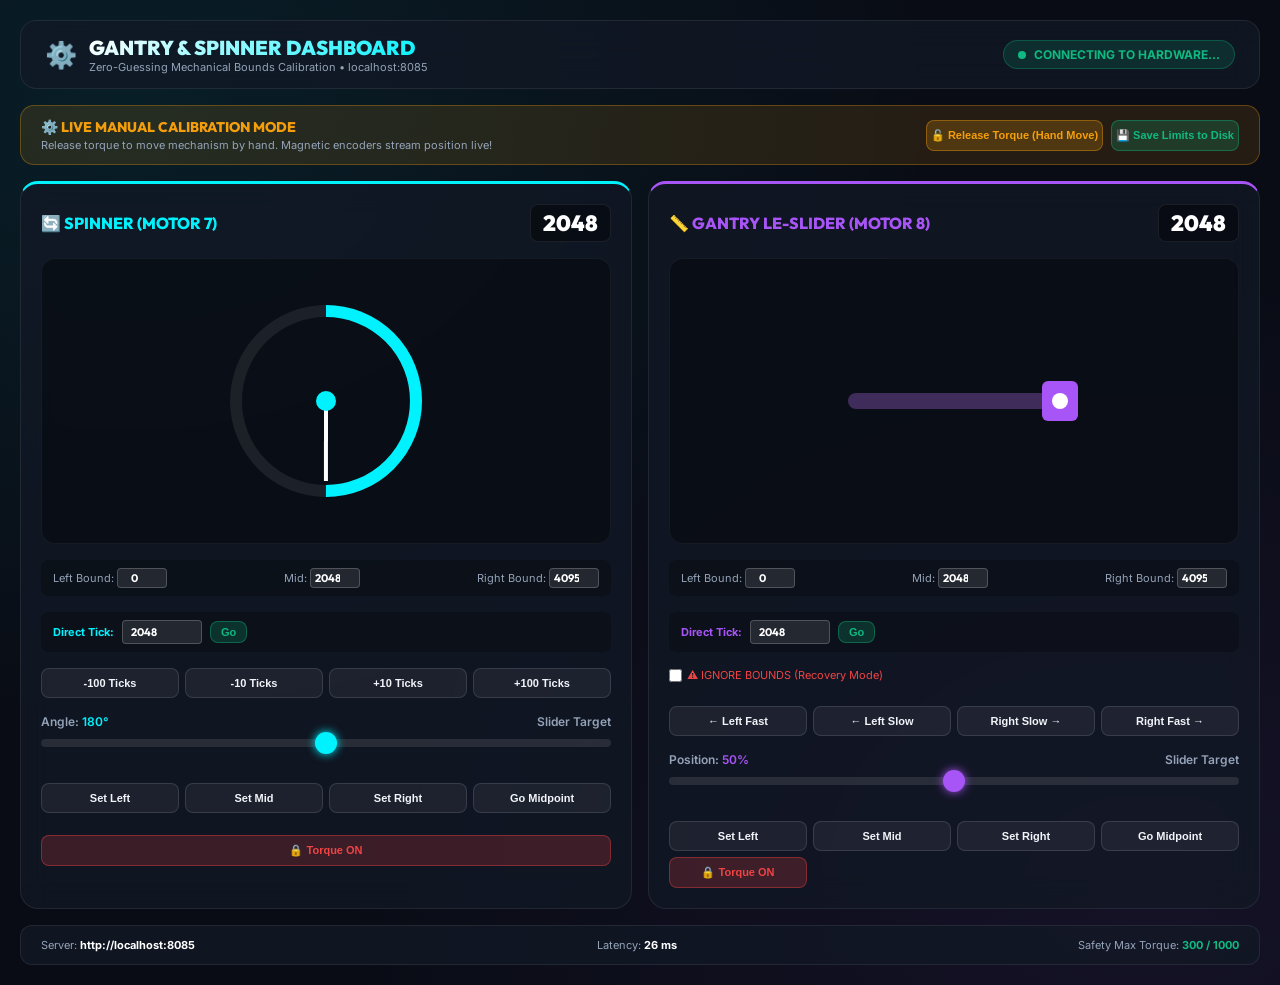
==== static/gantry_ui.html @ eaf79b49 "Initial commit: Feetech STS3215 auxiliary servo interface and web controller" ====
<!DOCTYPE html>
<html lang="en">
<head>
    <meta charset="UTF-8">
    <meta name="viewport" content="width=device-width, initial-scale=1.0">
    <title>Gantry & Spinner Control Dashboard</title>
    <link rel="preconnect" href="https://fonts.googleapis.com">
    <link rel="preconnect" href="https://fonts.gstatic.com" crossorigin>
    <link href="https://fonts.googleapis.com/css2?family=Inter:wght@400;600;800&family=Outfit:wght@500;700;900&display=swap" rel="stylesheet">
    <style>
        :root {
            --bg-dark: #090c15;
            --card-bg: rgba(18, 24, 38, 0.75);
            --card-border: rgba(255, 255, 255, 0.08);
            --spinner-cyan: #00f2fe;
            --gantry-purple: #a855f7;
            --text-main: #f1f5f9;
            --text-sub: #94a3b8;
            --accent-green: #10b981;
            --accent-yellow: #f59e0b;
            --accent-red: #ef4444;
        }

        * { box-sizing: border-box; margin: 0; padding: 0; user-select: none; }

        body {
            font-family: 'Inter', sans-serif;
            background: var(--bg-dark);
            background-image: 
                radial-gradient(at 10% 10%, rgba(0, 242, 254, 0.08) 0px, transparent 50%),
                radial-gradient(at 90% 90%, rgba(168, 85, 247, 0.08) 0px, transparent 50%);
            color: var(--text-main);
            min-height: 100vh;
            padding: 20px;
            display: flex;
            flex-direction: column;
            gap: 16px;
            position: relative;
        }

        #toastContainer {
            position: fixed;
            top: 20px;
            right: 20px;
            z-index: 9999;
            display: flex;
            flex-direction: column;
            gap: 10px;
        }

        .toast {
            background: rgba(16, 185, 129, 0.95);
            color: #000000;
            font-weight: 800;
            font-size: 13px;
            padding: 12px 20px;
            border-radius: 10px;
            box-shadow: 0 10px 30px rgba(0, 0, 0, 0.5);
            display: flex;
            align-items: center;
            gap: 10px;
            animation: slideIn 0.3s cubic-bezier(0.18, 0.89, 0.32, 1.28);
        }

        .toast.toast-info { background: rgba(0, 242, 254, 0.95); }

        @keyframes slideIn {
            from { transform: translateX(100%); opacity: 0; }
            to { transform: translateX(0); opacity: 1; }
        }

        header {
            display: flex;
            justify-content: space-between;
            align-items: center;
            background: var(--card-bg);
            backdrop-filter: blur(16px);
            border: 1px solid var(--card-border);
            padding: 14px 24px;
            border-radius: 16px;
        }

        .brand { display: flex; align-items: center; gap: 12px; }
        .brand-icon { font-size: 26px; }

        h1 {
            font-family: 'Outfit', sans-serif;
            font-size: 20px;
            font-weight: 900;
            background: linear-gradient(135deg, #ffffff 0%, var(--spinner-cyan) 100%);
            -webkit-background-clip: text;
            -webkit-text-fill-color: transparent;
        }

        /* Distinct Hardware Status Badges */
        .status-badge {
            display: flex;
            align-items: center;
            gap: 8px;
            font-size: 12px;
            font-weight: 700;
            padding: 6px 14px;
            border-radius: 20px;
            background: rgba(16, 185, 129, 0.15);
            border: 1px solid rgba(16, 185, 129, 0.3);
            color: var(--accent-green);
        }

        .status-badge.sim-mode {
            background: rgba(245, 158, 11, 0.15);
            border-color: rgba(245, 158, 11, 0.4);
            color: var(--accent-yellow);
        }

        .status-badge.offline {
            background: rgba(239, 68, 68, 0.15);
            border-color: rgba(239, 68, 68, 0.3);
            color: var(--accent-red);
        }

        .status-dot { width: 8px; height: 8px; border-radius: 50%; background: currentColor; }

        .calib-banner {
            background: rgba(245, 158, 11, 0.12);
            border: 1px solid rgba(245, 158, 11, 0.3);
            border-radius: 14px;
            padding: 12px 20px;
            display: flex;
            justify-content: space-between;
            align-items: center;
            gap: 12px;
        }

        .calib-title {
            font-family: 'Outfit', sans-serif;
            font-size: 14px;
            font-weight: 800;
            color: var(--accent-yellow);
        }

        .calib-btn-group { display: flex; gap: 8px; flex-wrap: wrap; }

        .dashboard-grid {
            display: grid;
            grid-template-columns: 1fr 1fr;
            gap: 16px;
        }

        @media (max-width: 1024px) { .dashboard-grid { grid-template-columns: 1fr; } }

        .card {
            background: var(--card-bg);
            backdrop-filter: blur(16px);
            border: 1px solid var(--card-border);
            border-radius: 18px;
            padding: 20px;
            display: flex;
            flex-direction: column;
            gap: 16px;
        }

        .card.spinner-card { border-top: 3px solid var(--spinner-cyan); }
        .card.gantry-card { border-top: 3px solid var(--gantry-purple); }

        .card-header { display: flex; justify-content: space-between; align-items: center; }

        .card-title {
            font-family: 'Outfit', sans-serif;
            font-size: 16px;
            font-weight: 800;
        }

        .card-title.spinner-title { color: var(--spinner-cyan); }
        .card-title.gantry-title { color: var(--gantry-purple); }

        .tick-display {
            font-family: 'Outfit', monospace;
            font-size: 22px;
            font-weight: 900;
            background: rgba(0, 0, 0, 0.4);
            border: 1px solid var(--card-border);
            padding: 4px 12px;
            border-radius: 8px;
            color: #ffffff;
        }

        .visualizer-box {
            display: flex;
            justify-content: center;
            align-items: center;
            background: rgba(0, 0, 0, 0.35);
            border: 1px solid rgba(255, 255, 255, 0.05);
            border-radius: 14px;
            padding: 12px;
        }

        canvas { max-width: 100%; }

        .control-group { display: flex; flex-direction: column; gap: 10px; }

        .slider-label-row {
            display: flex;
            justify-content: space-between;
            font-size: 12px;
            font-weight: 600;
            color: var(--text-sub);
        }

        input[type="range"] {
            -webkit-appearance: none;
            width: 100%;
            height: 8px;
            border-radius: 4px;
            background: rgba(255, 255, 255, 0.1);
            outline: none;
        }

        .spinner-card input[type="range"]::-webkit-slider-thumb {
            -webkit-appearance: none; width: 22px; height: 22px; border-radius: 50%;
            background: var(--spinner-cyan); box-shadow: 0 0 10px var(--spinner-cyan); cursor: pointer;
        }

        .gantry-card input[type="range"]::-webkit-slider-thumb {
            -webkit-appearance: none; width: 22px; height: 22px; border-radius: 50%;
            background: var(--gantry-purple); box-shadow: 0 0 10px var(--gantry-purple); cursor: pointer;
        }

        .btn-grid { display: grid; grid-template-columns: repeat(5, 1fr); gap: 6px; }

        .btn {
            background: rgba(255, 255, 255, 0.06);
            border: 1px solid rgba(255, 255, 255, 0.12);
            color: var(--text-main);
            font-size: 11px;
            font-weight: 700;
            padding: 8px 4px;
            border-radius: 8px;
            cursor: pointer;
            text-align: center;
            transition: all 0.15s ease;
        }

        .btn:hover { background: rgba(255, 255, 255, 0.12); }
        .btn-warning { background: rgba(245, 158, 11, 0.2); border-color: rgba(245, 158, 11, 0.4); color: var(--accent-yellow); }
        
        .btn-warning.active-off {
            background: #f59e0b;
            color: #000000;
            font-weight: 900;
            box-shadow: 0 0 16px rgba(245, 158, 11, 0.8);
        }

        .btn-success { background: rgba(16, 185, 129, 0.2); border-color: rgba(16, 185, 129, 0.4); color: var(--accent-green); }
        .btn-danger { background: rgba(239, 68, 68, 0.2); border-color: rgba(239, 68, 68, 0.4); color: var(--accent-red); }

        .bounds-info {
            font-size: 11px;
            color: var(--text-sub);
            display: flex;
            justify-content: space-between;
            align-items: center;
            background: rgba(0,0,0,0.25);
            padding: 8px 12px;
            border-radius: 8px;
            gap: 6px;
        }

        .tick-input {
            width: 50px;
            background: rgba(255, 255, 255, 0.1);
            border: 1px solid rgba(255, 255, 255, 0.2);
            color: #ffffff;
            font-family: 'Outfit', monospace;
            font-weight: 700;
            font-size: 11px;
            padding: 2px 4px;
            border-radius: 4px;
            text-align: center;
        }

        footer {
            background: var(--card-bg);
            border: 1px solid var(--card-border);
            padding: 12px 20px;
            border-radius: 12px;
            display: flex;
            justify-content: space-between;
            font-size: 11px;
            color: var(--text-sub);
        }
    </style>
</head>
<body>

    <div id="toastContainer"></div>

    <header>
        <div class="brand">
            <div class="brand-icon">⚙️</div>
            <div>
                <h1>GANTRY & SPINNER DASHBOARD</h1>
                <div style="font-size: 11px; color: var(--text-sub);">Zero-Guessing Mechanical Bounds Calibration • localhost:8085</div>
            </div>
        </div>
        <div id="statusBadge" class="status-badge">
            <div class="status-dot"></div>
            <span id="statusText">CONNECTING TO HARDWARE...</span>
        </div>
    </header>

    <!-- Calibration Control Panel -->
    <div class="calib-banner">
        <div>
            <div class="calib-title">⚙️ LIVE MANUAL CALIBRATION MODE</div>
            <div style="font-size: 11px; color: var(--text-sub); margin-top: 2px;">
                Release torque to move mechanism by hand. Magnetic encoders stream position live!
            </div>
        </div>
        <div class="calib-btn-group">
            <button id="releaseTorqueBtn" class="btn btn-warning" onclick="toggleCalibTorque(false)">🔓 Release Torque (Hand Move)</button>
            <button class="btn btn-success" onclick="saveCalibration()">💾 Save Limits to Disk</button>
        </div>
    </div>

    <!-- Main Grid -->
    <div class="dashboard-grid">

        <!-- SPINNER (MOTOR 7) -->
        <div class="card spinner-card">
            <div class="card-header">
                <div class="card-title spinner-title">🔄 SPINNER (MOTOR 7)</div>
                <div class="tick-display" id="spinTickDisplay">2048</div>
            </div>

            <div class="visualizer-box">
                <canvas id="spinnerCanvas" width="260" height="260"></canvas>
            </div>

            <div class="bounds-info">
                <span>Left Bound: <input type="number" id="spinLeftInput" class="tick-input" value="0" onchange="onManualCalibInput(7)"></span>
                <span>Mid: <input type="number" id="spinMidInput" class="tick-input" value="2048" onchange="onManualCalibInput(7)"></span>
                <span>Right Bound: <input type="number" id="spinRightInput" class="tick-input" value="4095" onchange="onManualCalibInput(7)"></span>
            </div>

            <!-- Direct Tick Control -->
            <div style="display: flex; gap: 8px; align-items: center; background: rgba(0,0,0,0.25); padding: 8px 12px; border-radius: 8px;">
                <span style="font-size: 11px; font-weight: 700; color: var(--spinner-cyan);">Direct Tick:</span>
                <input type="number" id="spinDirectInput" class="tick-input" style="width: 80px; text-align: left; padding: 4px 8px;" value="2048" min="0" max="4095">
                <button class="btn btn-success" style="padding: 4px 10px;" onclick="sendDirectTick(7)">Go</button>
            </div>

            <!-- Incremental Step Nudges -->
            <div class="btn-grid" style="grid-template-columns: repeat(4, 1fr);">
                <button class="btn" onclick="nudge(7, -100)">-100 Ticks</button>
                <button class="btn" onclick="nudge(7, -10)">-10 Ticks</button>
                <button class="btn" onclick="nudge(7, 10)">+10 Ticks</button>
                <button class="btn" onclick="nudge(7, 100)">+100 Ticks</button>
            </div>

            <div class="control-group">
                <div class="slider-label-row">
                    <span>Angle: <span id="spinDegText" style="color: var(--spinner-cyan);">180°</span></span>
                    <span>Slider Target</span>
                </div>
                <input type="range" id="spinnerSlider" min="0" max="1000" value="500" onchange="onSpinnerSlider(this.value)" oninput="updateSpinnerLabel(this.value)">
            </div>

            <div class="btn-grid" style="grid-template-columns: repeat(4, 1fr); margin-top: 20px;">
                <button class="btn" onclick="setLeftLimit(7)">Set Left</button>
                <button class="btn" onclick="setMidLimit(7)">Set Mid</button>
                <button class="btn" onclick="setRightLimit(7)">Set Right</button>
                <button class="btn" onclick="setPos(7, calibData['7'].home)">Go Midpoint</button>
            </div>
            <button id="spinTorqueBtn" class="btn btn-danger" style="margin-top: 6px; width: 100%;" onclick="toggleTorque(7)">🔒 Torque ON</button>
        </div>

        <!-- GANTRY (MOTOR 8) -->
        <div class="card gantry-card">
            <div class="card-header">
                <div class="card-title gantry-title">📏 GANTRY LE-SLIDER (MOTOR 8)</div>
                <div class="tick-display" id="gantryTickDisplay">2048</div>
            </div>

            <div class="visualizer-box">
                <canvas id="gantryCanvas" width="260" height="260"></canvas>
            </div>

            <div class="bounds-info">
                <span>Left Bound: <input type="number" id="gantryLeftInput" class="tick-input" value="0" onchange="onManualCalibInput(8)"></span>
                <span>Mid: <input type="number" id="gantryMidInput" class="tick-input" value="2048" onchange="onManualCalibInput(8)"></span>
                <span>Right Bound: <input type="number" id="gantryRightInput" class="tick-input" value="4095" onchange="onManualCalibInput(8)"></span>
            </div>

            <!-- Direct Tick Control -->
            <div style="display: flex; gap: 8px; align-items: center; background: rgba(0,0,0,0.25); padding: 8px 12px; border-radius: 8px;">
                <span style="font-size: 11px; font-weight: 700; color: var(--gantry-purple);">Direct Tick:</span>
                <input type="number" id="gantryDirectInput" class="tick-input" style="width: 80px; text-align: left; padding: 4px 8px;" value="2048" min="0" max="4095">
                <button class="btn btn-success" style="padding: 4px 10px;" onclick="sendDirectTick(8)">Go</button>
            </div>

            <!-- Incremental Step Nudges -->
            <div style="margin-bottom: 8px;">
                <label style="color: var(--accent-red); font-size: 11px; display: flex; align-items: center; gap: 5px;">
                    <input type="checkbox" id="gantryForceCheck"> ⚠️ IGNORE BOUNDS (Recovery Mode)
                </label>
            </div>
            <div class="btn-grid" style="grid-template-columns: repeat(4, 1fr);">
                <button class="btn" onclick="nudgePhysical(8, 'left', 200)">← Left Fast</button>
                <button class="btn" onclick="nudgePhysical(8, 'left', 50)">← Left Slow</button>
                <button class="btn" onclick="nudgePhysical(8, 'right', 50)">Right Slow →</button>
                <button class="btn" onclick="nudgePhysical(8, 'right', 200)">Right Fast →</button>
            </div>

            <div class="control-group">
                <div class="slider-label-row">
                    <span>Position: <span id="gantryPctText" style="color: var(--gantry-purple);">50%</span></span>
                    <span>Slider Target</span>
                </div>
                <input type="range" id="gantrySlider" min="0" max="100" value="50" onchange="onGantrySlider(this.value)" oninput="updateGantryLabel(this.value)">
            </div>

            <div class="btn-grid" style="grid-template-columns: repeat(4, 1fr); margin-top: 20px;">
                <button class="btn" onclick="setLeftLimit(8)">Set Left</button>
                <button class="btn" onclick="setMidLimit(8)">Set Mid</button>
                <button class="btn" onclick="setRightLimit(8)">Set Right</button>
                <button class="btn" onclick="setPos(8, calibData['8'].home)">Go Midpoint</button>
                <button id="gantryTorqueBtn" class="btn btn-danger" onclick="toggleTorque(8)">🔒 Torque ON</button>
            </div>
        </div>

    </div>

    <footer>
        <div>Server: <strong style="color:#fff">http://localhost:8085</strong></div>
        <div>Latency: <strong id="latencyVal" style="color:#fff">-- ms</strong></div>
        <div>Safety Max Torque: <strong style="color:var(--accent-green)">300 / 1000</strong></div>
    </footer>

    <script>
        const spinCanvas = document.getElementById('spinnerCanvas');
        const spinCtx = spinCanvas.getContext('2d');
        const gantryCanvas = document.getElementById('gantryCanvas');
        const gantryCtx = gantryCanvas.getContext('2d');

        let currentSpinTick = 2048;
        let currentGantryTick = 2048;
        let calibData = {
            "7": { left: 0, right: 4095, home: 2048 },
            "8": { left: 0, right: 4095, home: 2048 }
        };

        function showToast(msg, isInfo = false) {
            const container = document.getElementById('toastContainer');
            const toast = document.createElement('div');
            toast.className = 'toast' + (isInfo ? ' toast-info' : '');
            toast.innerHTML = msg;
            container.appendChild(toast);
            setTimeout(() => {
                toast.style.opacity = '0';
                setTimeout(() => toast.remove(), 300);
            }, 3000);
        }

        function tickToAngle(tick, c) {
            if (!c || c.left === undefined || c.right === undefined) return 0;
            const trueMin = Math.min(c.left, c.right), trueMax = Math.max(c.left, c.right);
            const ratio = (tick - trueMin) / Math.max(1, (trueMax - trueMin));
            return (ratio * 360).toFixed(1);
        }

        function drawSpinner(tick) {
            const w = spinCanvas.width, h = spinCanvas.height;
            const cx = w / 2, cy = h / 2, r = 90;
            const c = calibData["7"];
            const trueMin = Math.min(c.left, c.right), trueMax = Math.max(c.left, c.right);
            const ratio = (tick - trueMin) / Math.max(1, (trueMax - trueMin));

            spinCtx.clearRect(0, 0, w, h);

            spinCtx.beginPath();
            spinCtx.arc(cx, cy, r, 0, Math.PI * 2);
            spinCtx.strokeStyle = 'rgba(255, 255, 255, 0.08)';
            spinCtx.lineWidth = 12;
            spinCtx.stroke();

            const startAngle = -Math.PI / 2;
            const angle = startAngle + Math.min(1.0, Math.max(0.0, ratio)) * Math.PI * 2;
            spinCtx.beginPath();
            spinCtx.arc(cx, cy, r, startAngle, angle);
            spinCtx.strokeStyle = '#00f2fe';
            spinCtx.lineWidth = 12;
            spinCtx.stroke();

            spinCtx.beginPath();
            spinCtx.moveTo(cx, cy);
            spinCtx.lineTo(cx + Math.cos(angle) * (r - 10), cy + Math.sin(angle) * (r - 10));
            spinCtx.strokeStyle = '#ffffff';
            spinCtx.lineWidth = 4;
            spinCtx.stroke();

            spinCtx.beginPath();
            spinCtx.arc(cx, cy, 10, 0, Math.PI * 2);
            spinCtx.fillStyle = '#00f2fe';
            spinCtx.fill();
        }

        function drawGantry(pct) {
            const w = gantryCanvas.width, h = gantryCanvas.height;
            const margin = 24, trackY = h / 2, trackLen = w - margin * 2;
            const ratio = Math.min(1.0, Math.max(0.0, pct / 100.0));

            gantryCtx.clearRect(0, 0, w, h);

            gantryCtx.beginPath();
            gantryCtx.roundRect(margin, trackY - 8, trackLen, 16, 8);
            gantryCtx.fillStyle = 'rgba(255, 255, 255, 0.08)';
            gantryCtx.fill();

            const trolleyX = margin + ratio * trackLen;
            gantryCtx.beginPath();
            gantryCtx.roundRect(margin, trackY - 8, Math.max(1, trolleyX - margin), 16, 8);
            gantryCtx.fillStyle = 'rgba(168, 85, 247, 0.25)';
            gantryCtx.fill();

            gantryCtx.fillStyle = '#a855f7';
            gantryCtx.beginPath();
            gantryCtx.roundRect(trolleyX - 18, trackY - 20, 36, 40, 6);
            gantryCtx.fill();

            gantryCtx.beginPath();
            gantryCtx.arc(trolleyX, trackY, 8, 0, Math.PI * 2);
            gantryCtx.fillStyle = '#ffffff';
            gantryCtx.fill();
        }

        function updateDisplays(s7, s8Pos, s8Pct) {
            currentSpinTick = s7;
            currentGantryTick = s8Pos;

            document.getElementById('spinTickDisplay').innerText = s7;
            const c7 = calibData["7"];
            let r7 = (c7.right !== c7.left) ? (s7 - c7.left) / (c7.right - c7.left) : 0.5;
            r7 = Math.min(1.0, Math.max(0.0, r7));
            if (document.activeElement !== document.getElementById('spinnerSlider')) {
                document.getElementById('spinnerSlider').value = Math.round(r7 * 1000);
            }
            document.getElementById('spinDegText').innerText = Math.round(r7 * 360) + '°';
            drawSpinner(s7);

            document.getElementById('gantryTickDisplay').innerText = s8Pos;
            
            const c8 = calibData["8"];
            let gantryPct = 50.0;
            if (c8.left !== undefined && c8.right !== undefined && c8.left !== c8.right) {
                gantryPct = ((s8Pos - c8.left) / (c8.right - c8.left)) * 100.0;
                gantryPct = Math.min(100.0, Math.max(0.0, gantryPct));
            }

            if (document.activeElement !== document.getElementById('gantrySlider')) {
                document.getElementById('gantrySlider').value = Math.round(gantryPct);
            }
            document.getElementById('gantryPctText').innerText = gantryPct.toFixed(1) + '%';
            drawGantry(gantryPct);
        }

        function applyCalibUI() {
            const s7 = calibData["7"];
            document.getElementById('spinLeftInput').value = s7.left;
            document.getElementById('spinMidInput').value = s7.home;
            document.getElementById('spinRightInput').value = s7.right;
            const spinS = document.getElementById('spinnerSlider');
            spinS.min = 0; spinS.max = 1000;

            const s8 = calibData["8"];
            document.getElementById('gantryLeftInput').value = s8.left;
            document.getElementById('gantryMidInput').value = s8.home;
            document.getElementById('gantryRightInput').value = s8.right;
            const gantryS = document.getElementById('gantrySlider');
            gantryS.min = 0; gantryS.max = 1000;
        }

        function onManualCalibInput(id) {
            const sid = String(id);
            if (id === 7) {
                calibData[sid].left = parseInt(document.getElementById('spinLeftInput').value) || 0;
                calibData[sid].home = parseInt(document.getElementById('spinMidInput').value) || 2048;
                calibData[sid].right = parseInt(document.getElementById('spinRightInput').value) || 4095;
            } else {
                calibData[sid].left = parseInt(document.getElementById('gantryLeftInput').value) || 0;
                calibData[sid].home = parseInt(document.getElementById('gantryMidInput').value) || 2048;
                calibData[sid].right = parseInt(document.getElementById('gantryRightInput').value) || 4095;
            }
            applyCalibUI();
            showToast(`📌 Updated Servo ${id} Limits: [Left: ${calibData[sid].left}, Mid: ${calibData[sid].home}, Right: ${calibData[sid].right}]`, true);
        }

        async function pollStatus() {
            const start = performance.now();
            try {
                const res = await fetch('/api/status');
                if (res.ok) {
                    const data = await res.json();
                    const badge = document.getElementById('statusBadge');
                    const badgeText = document.getElementById('statusText');
                    
                    if (data.hardware_connected) {
                        badge.className = 'status-badge';
                        badgeText.innerText = `🟢 HARDWARE CONNECTED (${data.active_port})`;
                    } else {
                        badge.className = 'status-badge offline';
                        badgeText.innerText = `🔴 HARDWARE DISCONNECTED: ${data.error || 'No serial port response'}`;
                    }
                    
                    if (data.calibration && !window.calibLoaded) {
                        calibData = data.calibration;
                        applyCalibUI();
                        window.calibLoaded = true;
                    }

                    if (data.servos) {
                        const s7Data = data.servos['7'];
                        const s8Data = data.servos['8'];
                        
                        const s7Pos = s7Data ? s7Data.pos : currentSpinTick;
                        const s8Pos = s8Data ? s8Data.pos : currentGantryTick;
                        const s8Pct = s8Data ? s8Data.pct : 50.0;
                        updateDisplays(s7Pos, s8Pos, s8Pct);

                        const relBtn = document.getElementById('releaseTorqueBtn');
                        const isTorqueOff = (s7Data && !s7Data.torque) || (s8Data && !s8Data.torque);
                        if (isTorqueOff) {
                            relBtn.classList.add('active-off');
                            relBtn.innerHTML = '🔓 TORQUE IS OFF (HAND MOVE ACTIVE)';
                        } else {
                            relBtn.classList.remove('active-off');
                            relBtn.innerHTML = '🔓 Release Torque (Hand Move)';
                        }

                        const spinTBtn = document.getElementById('spinTorqueBtn');
                        if (s7Data && s7Data.torque) {
                            spinTBtn.innerHTML = '🔒 Torque ON';
                        } else {
                            spinTBtn.innerHTML = '🔓 TORQUE OFF';
                        }

                        const gantryTBtn = document.getElementById('gantryTorqueBtn');
                        if (s8Data && s8Data.torque) {
                            gantryTBtn.innerHTML = '🔒 Torque ON';
                        } else {
                            gantryTBtn.innerHTML = '🔓 TORQUE OFF';
                        }
                    }
                }
            } catch (e) {
                const badge = document.getElementById('statusBadge');
                badge.className = 'status-badge offline';
                document.getElementById('statusText').innerText = '🔴 WEB SERVER OFFLINE';
            } finally {
                document.getElementById('latencyVal').innerText = Math.round(performance.now() - start) + ' ms';
            }
        }

        function onGantrySlider(val) {
            const c8 = calibData["8"];
            if (c8.left !== undefined && c8.right !== undefined) {
                const target = Math.round(c8.left + (parseFloat(val) / 100.0) * (c8.right - c8.left));
                setPos(8, target);
            }
        }

        async function nudgePhysical(id, direction, amount) {
            try {
                const forceCheck = document.getElementById('gantryForceCheck');
                const isForce = forceCheck ? forceCheck.checked : false;
                
                const res = await fetch('/api/nudge_physical?t=' + Date.now(), {
                    method: 'POST',
                    headers: { 'Content-Type': 'application/json' },
                    body: JSON.stringify({ id: id, direction: direction, amount: amount, force: isForce, max_torque: 1000, speed: 300 })
                });
                const data = await res.json();
                if (data.status === 'ok') {
                    showToast(`↔️ Moved ${direction === 'left' ? '← Left' : 'Right →'} by ${amount} ticks (Target ${data.target_acc})`, true);
                } else {
                    showToast(`❌ Move Rejected: ${data.message || 'Server Error'}`, false);
                }
            } catch (e) {
                showToast(`❌ Network Error: ${e.message}`, false);
                console.error(e);
            }
        }

        function setLeftLimit(id) {
            const val = (id === 7) ? currentSpinTick : currentGantryTick;
            calibData[String(id)].left = val;
            applyCalibUI();
            showToast(`📌 Set Servo ${id} Left Bound = ${val} ticks`, true);
        }

        function setMidLimit(id) {
            const val = (id === 7) ? currentSpinTick : currentGantryTick;
            calibData[String(id)].home = val;
            applyCalibUI();
            showToast(`📌 Set Servo ${id} Midpoint = ${val} ticks`, true);
        }

        function setRightLimit(id) {
            const val = (id === 7) ? currentSpinTick : currentGantryTick;
            calibData[String(id)].right = val;
            applyCalibUI();
            showToast(`📌 Set Servo ${id} Right Bound = ${val} ticks`, true);
        }

        async function saveCalibration() {
            try {
                const res = await fetch('/api/calibration', {
                    method: 'POST',
                    headers: { 'Content-Type': 'application/json' },
                    body: JSON.stringify({ calibration: calibData })
                });
                if (res.ok) {
                    showToast("✅ CALIBRATION SAVED TO DISK (calibration_aux.json)!");
                }
                toggleCalibTorque(true);
            } catch (e) {
                showToast("❌ Failed to save calibration: " + e, false);
            }
        }

        async function toggleCalibTorque(enable) {
            await toggleTorque(7, enable);
            await toggleTorque(8, enable);
        }

        async function setPos(id, target) {
            try {
                await fetch('/api/move', {
                    method: 'POST',
                    headers: { 'Content-Type': 'application/json' },
                    body: JSON.stringify({ id: id, target: target, max_torque: 1000 })
                });
            } catch (e) { console.error(e); }
        }

        async function sendDirectTick(id) {
            const inputId = (id === 7) ? 'spinDirectInput' : 'gantryDirectInput';
            const val = parseInt(document.getElementById(inputId).value);
            if (!isNaN(val)) {
                await setPos(id, val);
                showToast(`🎯 Sent Direct Target to Servo ${id}: ${val} ticks`, true);
            }
        }

        function goHome(id) {
            if (id === 8) {
                onGantrySlider(50);
            } else {
                setPos(id, calibData[String(id)].home);
            }
        }

        function updateSpinnerLabel(val) {
            const ratio = parseInt(val) / 1000.0;
            document.getElementById('spinDegText').innerText = Math.round(ratio * 360) + '°';
        }

        function updateGantryLabel(val) {
            document.getElementById('gantryPctText').innerText = val + '%';
        }

        function onSpinnerSlider(val) {
            const c7 = calibData["7"];
            const target = Math.round(c7.left + (parseInt(val) / 1000.0) * (c7.right - c7.left));
            setPos(7, target);
        }

        async function toggleTorque(id, enableOverride = null) {
            try {
                const body = (enableOverride !== null) 
                    ? { id: id, toggle: false, enable: enableOverride }
                    : { id: id, toggle: true };
                await fetch('/api/torque', {
                    method: 'POST',
                    headers: { 'Content-Type': 'application/json' },
                    body: JSON.stringify(body)
                });
            } catch (e) { console.error(e); }
        }

        drawSpinner(2048);
        drawGantry(2048);
        setInterval(pollStatus, 200);
    </script>
</body>
</html>
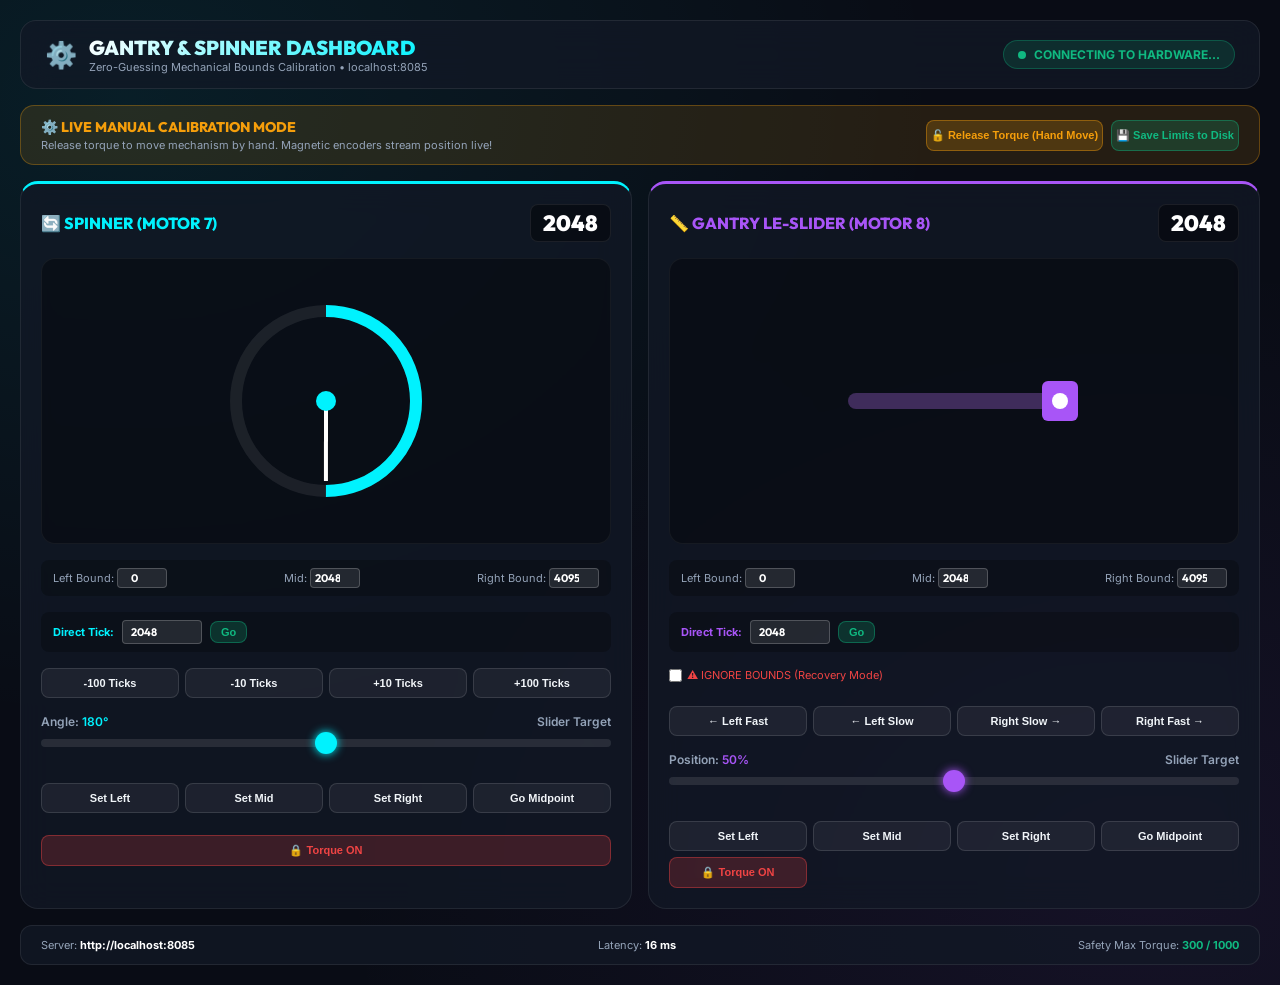
==== commit 36102239: "Fix missing nudge JS function in UI and increase Motor 7 torque limit to 800" ====
--- a/static/gantry_ui.html
+++ b/static/gantry_ui.html
@@ -751,6 +751,12 @@
             }
         }
 
+        function nudge(id, delta) {
+            const current = (id === 7) ? currentSpinTick : currentGantryTick;
+            const target = current + delta;
+            setPos(id, target);
+        }
+
         function goHome(id) {
             if (id === 8) {
                 onGantrySlider(50);
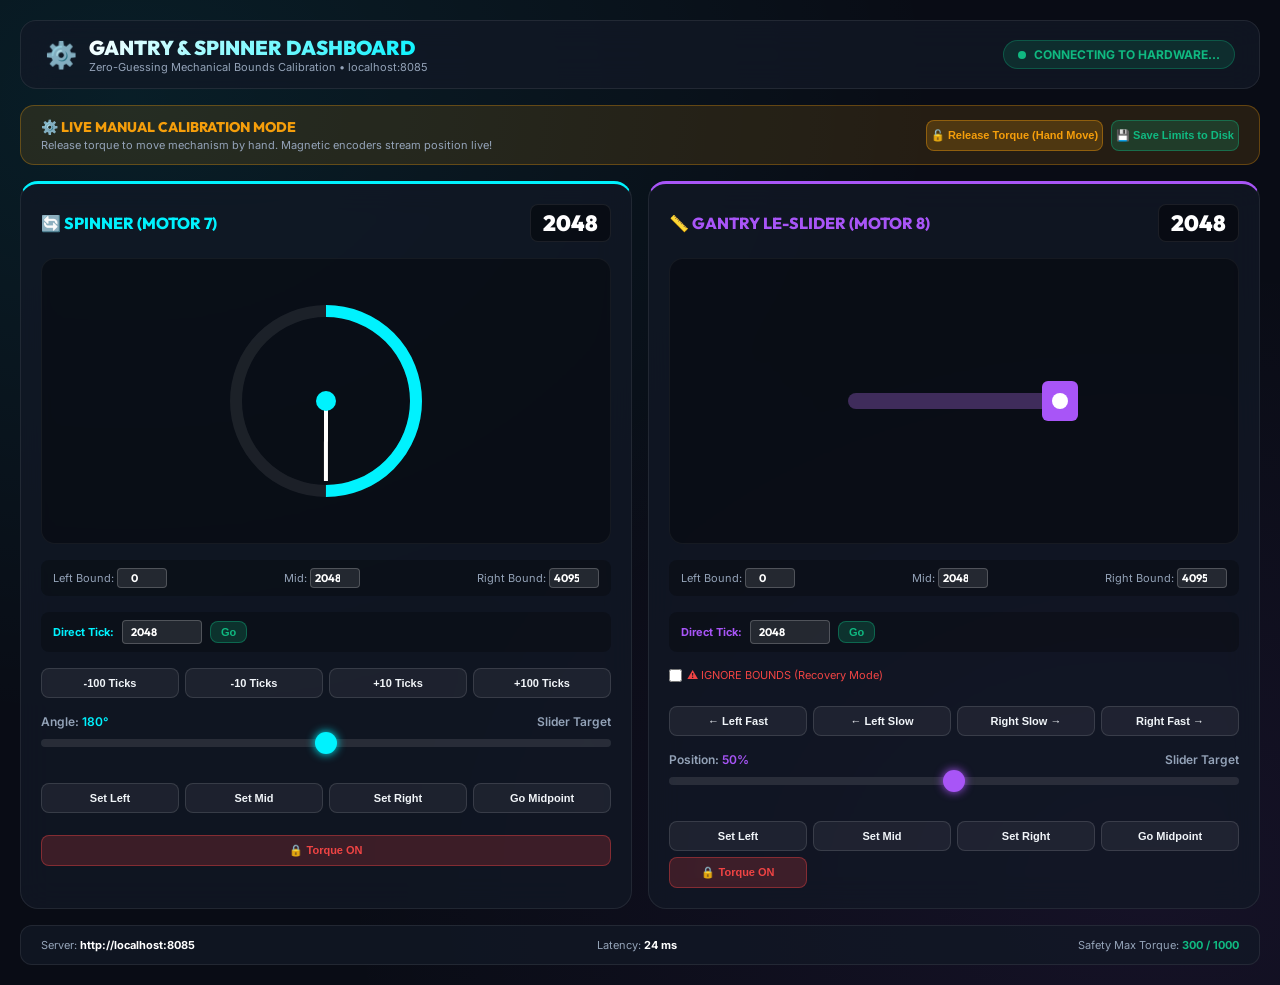
==== commit 0290cbc1: "Fix Pi 4B touch UI, Mac Leader ZMQ teleop client launch, and socket timeout handling" ====
--- a/static/gantry_ui.html
+++ b/static/gantry_ui.html
@@ -796,6 +796,7 @@
         drawSpinner(2048);
         drawGantry(2048);
         setInterval(pollStatus, 200);
+
     </script>
 </body>
 </html>
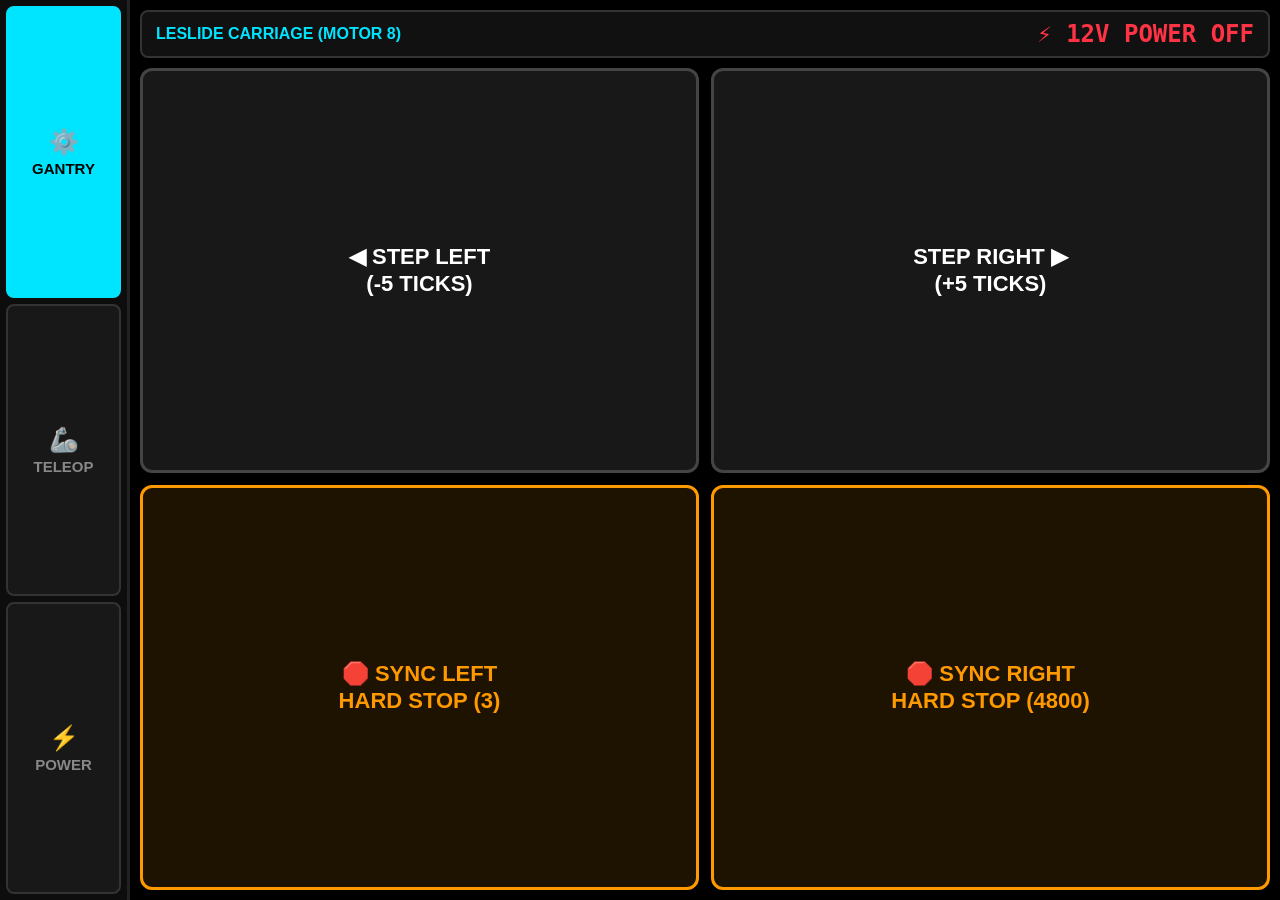
==== commit 4c966b7c: "feat(touch-ui): Add 3-state Pokéball BLE connection visual feedback & telemetry" ====
--- a/static/gantry_ui.html
+++ b/static/gantry_ui.html
@@ -2,801 +2,493 @@
 <html lang="en">
 <head>
     <meta charset="UTF-8">
-    <meta name="viewport" content="width=device-width, initial-scale=1.0">
-    <title>Gantry & Spinner Control Dashboard</title>
-    <link rel="preconnect" href="https://fonts.googleapis.com">
-    <link rel="preconnect" href="https://fonts.gstatic.com" crossorigin>
-    <link href="https://fonts.googleapis.com/css2?family=Inter:wght@400;600;800&family=Outfit:wght@500;700;900&display=swap" rel="stylesheet">
+    <meta name="viewport" content="width=device-width, initial-scale=1.0, maximum-scale=1.0, user-scalable=no">
+    <title>Overlander 4 Touch Controller</title>
     <style>
-        :root {
-            --bg-dark: #090c15;
-            --card-bg: rgba(18, 24, 38, 0.75);
-            --card-border: rgba(255, 255, 255, 0.08);
-            --spinner-cyan: #00f2fe;
-            --gantry-purple: #a855f7;
-            --text-main: #f1f5f9;
-            --text-sub: #94a3b8;
-            --accent-green: #10b981;
-            --accent-yellow: #f59e0b;
-            --accent-red: #ef4444;
-        }
-
-        * { box-sizing: border-box; margin: 0; padding: 0; user-select: none; }
+        * {
+            box-sizing: border-box;
+            margin: 0;
+            padding: 0;
+            user-select: none;
+            -webkit-user-select: none;
+            touch-action: manipulation;
+        }
 
         body {
-            font-family: 'Inter', sans-serif;
-            background: var(--bg-dark);
-            background-image: 
-                radial-gradient(at 10% 10%, rgba(0, 242, 254, 0.08) 0px, transparent 50%),
-                radial-gradient(at 90% 90%, rgba(168, 85, 247, 0.08) 0px, transparent 50%);
-            color: var(--text-main);
-            min-height: 100vh;
-            padding: 20px;
+            font-family: -apple-system, BlinkMacSystemFont, "Segoe UI", Roboto, sans-serif;
+            background: #000000;
+            color: #ffffff;
+            width: 100vw;
+            height: 100vh;
+            overflow: hidden;
+            display: flex;
+            padding: 0;
+        }
+
+        /* Left Navigation Rail (120px Wide, 480px Full Height) */
+        .left-rail {
+            width: 130px;
+            height: 100vh;
+            background: #0d0d0d;
+            border-right: 3px solid #222222;
             display: flex;
             flex-direction: column;
-            gap: 16px;
-            position: relative;
-        }
-
-        #toastContainer {
-            position: fixed;
-            top: 20px;
-            right: 20px;
-            z-index: 9999;
-            display: flex;
+            gap: 6px;
+            padding: 6px;
+            flex-shrink: 0;
+        }
+
+        .rail-btn {
+            flex: 1;
+            background: #181818;
+            border: 2px solid #333333;
+            color: #888888;
+            font-size: 15px;
+            font-weight: 900;
+            border-radius: 8px;
+            cursor: pointer;
+            display: flex;
+            flex-direction: column;
+            align-items: center;
+            justify-content: center;
+            text-align: center;
+            gap: 4px;
+        }
+
+        .rail-btn.active {
+            background: #00e5ff;
+            color: #000000;
+            border-color: #00e5ff;
+        }
+
+        /* Main Workspace (670px Wide x 480px Tall) */
+        .workspace {
+            flex-grow: 1;
+            height: 100vh;
+            display: flex;
+            flex-direction: column;
+            padding: 10px;
+            gap: 10px;
+        }
+
+        .tab-panel {
+            display: none;
+            width: 100%;
+            height: 100%;
             flex-direction: column;
             gap: 10px;
         }
 
-        .toast {
-            background: rgba(16, 185, 129, 0.95);
-            color: #000000;
-            font-weight: 800;
-            font-size: 13px;
-            padding: 12px 20px;
-            border-radius: 10px;
-            box-shadow: 0 10px 30px rgba(0, 0, 0, 0.5);
+        .tab-panel.active {
+            display: flex;
+        }
+
+        /* Top Header Readout Bar */
+        .header-bar {
+            height: 48px;
+            background: #111111;
+            border: 2px solid #333333;
+            border-radius: 8px;
             display: flex;
             align-items: center;
-            gap: 10px;
-            animation: slideIn 0.3s cubic-bezier(0.18, 0.89, 0.32, 1.28);
-        }
-
-        .toast.toast-info { background: rgba(0, 242, 254, 0.95); }
-
-        @keyframes slideIn {
-            from { transform: translateX(100%); opacity: 0; }
-            to { transform: translateX(0); opacity: 1; }
-        }
-
-        header {
-            display: flex;
             justify-content: space-between;
-            align-items: center;
-            background: var(--card-bg);
-            backdrop-filter: blur(16px);
-            border: 1px solid var(--card-border);
-            padding: 14px 24px;
-            border-radius: 16px;
-        }
-
-        .brand { display: flex; align-items: center; gap: 12px; }
-        .brand-icon { font-size: 26px; }
-
-        h1 {
-            font-family: 'Outfit', sans-serif;
-            font-size: 20px;
+            padding: 0 14px;
+            flex-shrink: 0;
+        }
+
+        .header-title {
+            font-size: 16px;
             font-weight: 900;
-            background: linear-gradient(135deg, #ffffff 0%, var(--spinner-cyan) 100%);
-            -webkit-background-clip: text;
-            -webkit-text-fill-color: transparent;
-        }
-
-        /* Distinct Hardware Status Badges */
-        .status-badge {
-            display: flex;
-            align-items: center;
-            gap: 8px;
-            font-size: 12px;
-            font-weight: 700;
-            padding: 6px 14px;
-            border-radius: 20px;
-            background: rgba(16, 185, 129, 0.15);
-            border: 1px solid rgba(16, 185, 129, 0.3);
-            color: var(--accent-green);
-        }
-
-        .status-badge.sim-mode {
-            background: rgba(245, 158, 11, 0.15);
-            border-color: rgba(245, 158, 11, 0.4);
-            color: var(--accent-yellow);
-        }
-
-        .status-badge.offline {
-            background: rgba(239, 68, 68, 0.15);
-            border-color: rgba(239, 68, 68, 0.3);
-            color: var(--accent-red);
-        }
-
-        .status-dot { width: 8px; height: 8px; border-radius: 50%; background: currentColor; }
-
-        .calib-banner {
-            background: rgba(245, 158, 11, 0.12);
-            border: 1px solid rgba(245, 158, 11, 0.3);
-            border-radius: 14px;
-            padding: 12px 20px;
-            display: flex;
-            justify-content: space-between;
-            align-items: center;
-            gap: 12px;
-        }
-
-        .calib-title {
-            font-family: 'Outfit', sans-serif;
-            font-size: 14px;
-            font-weight: 800;
-            color: var(--accent-yellow);
-        }
-
-        .calib-btn-group { display: flex; gap: 8px; flex-wrap: wrap; }
-
-        .dashboard-grid {
+            color: #00e5ff;
+        }
+
+        .header-readout {
+            font-family: monospace;
+            font-size: 24px;
+            font-weight: 900;
+            color: #f8d800;
+        }
+
+        /* Massive 130px+ Tall Action Grid */
+        .giant-grid {
             display: grid;
             grid-template-columns: 1fr 1fr;
-            gap: 16px;
-        }
-
-        @media (max-width: 1024px) { .dashboard-grid { grid-template-columns: 1fr; } }
-
-        .card {
-            background: var(--card-bg);
-            backdrop-filter: blur(16px);
-            border: 1px solid var(--card-border);
-            border-radius: 18px;
-            padding: 20px;
-            display: flex;
-            flex-direction: column;
-            gap: 16px;
-        }
-
-        .card.spinner-card { border-top: 3px solid var(--spinner-cyan); }
-        .card.gantry-card { border-top: 3px solid var(--gantry-purple); }
-
-        .card-header { display: flex; justify-content: space-between; align-items: center; }
-
-        .card-title {
-            font-family: 'Outfit', sans-serif;
-            font-size: 16px;
-            font-weight: 800;
-        }
-
-        .card-title.spinner-title { color: var(--spinner-cyan); }
-        .card-title.gantry-title { color: var(--gantry-purple); }
-
-        .tick-display {
-            font-family: 'Outfit', monospace;
+            gap: 12px;
+            flex-grow: 1;
+        }
+
+        .btn-action {
+            background: #181818;
+            border: 3px solid #444444;
+            color: #ffffff;
             font-size: 22px;
             font-weight: 900;
-            background: rgba(0, 0, 0, 0.4);
-            border: 1px solid var(--card-border);
-            padding: 4px 12px;
-            border-radius: 8px;
+            border-radius: 12px;
+            cursor: pointer;
+            display: flex;
+            align-items: center;
+            justify-content: center;
+            text-align: center;
+            padding: 12px;
+            line-height: 1.2;
+        }
+
+        .btn-action:active {
+            background: #00e5ff;
+            color: #000000;
+            border-color: #00e5ff;
+        }
+
+        .btn-orange {
+            border-color: #ff9900;
+            color: #ff9900;
+            background: #1e1200;
+        }
+
+        .btn-orange:active {
+            background: #ff9900;
+            color: #000000;
+        }
+
+        .btn-red {
+            border-color: #ff3344;
+            color: #ff3344;
+            background: #220000;
+        }
+
+        .btn-red:active {
+            background: #ff3344;
             color: #ffffff;
-        }
-
-        .visualizer-box {
-            display: flex;
-            justify-content: center;
-            align-items: center;
-            background: rgba(0, 0, 0, 0.35);
-            border: 1px solid rgba(255, 255, 255, 0.05);
-            border-radius: 14px;
-            padding: 12px;
-        }
-
-        canvas { max-width: 100%; }
-
-        .control-group { display: flex; flex-direction: column; gap: 10px; }
-
-        .slider-label-row {
-            display: flex;
-            justify-content: space-between;
-            font-size: 12px;
-            font-weight: 600;
-            color: var(--text-sub);
-        }
-
-        input[type="range"] {
-            -webkit-appearance: none;
-            width: 100%;
-            height: 8px;
-            border-radius: 4px;
-            background: rgba(255, 255, 255, 0.1);
-            outline: none;
-        }
-
-        .spinner-card input[type="range"]::-webkit-slider-thumb {
-            -webkit-appearance: none; width: 22px; height: 22px; border-radius: 50%;
-            background: var(--spinner-cyan); box-shadow: 0 0 10px var(--spinner-cyan); cursor: pointer;
-        }
-
-        .gantry-card input[type="range"]::-webkit-slider-thumb {
-            -webkit-appearance: none; width: 22px; height: 22px; border-radius: 50%;
-            background: var(--gantry-purple); box-shadow: 0 0 10px var(--gantry-purple); cursor: pointer;
-        }
-
-        .btn-grid { display: grid; grid-template-columns: repeat(5, 1fr); gap: 6px; }
-
-        .btn {
-            background: rgba(255, 255, 255, 0.06);
-            border: 1px solid rgba(255, 255, 255, 0.12);
-            color: var(--text-main);
-            font-size: 11px;
-            font-weight: 700;
-            padding: 8px 4px;
-            border-radius: 8px;
-            cursor: pointer;
-            text-align: center;
-            transition: all 0.15s ease;
-        }
-
-        .btn:hover { background: rgba(255, 255, 255, 0.12); }
-        .btn-warning { background: rgba(245, 158, 11, 0.2); border-color: rgba(245, 158, 11, 0.4); color: var(--accent-yellow); }
-        
-        .btn-warning.active-off {
-            background: #f59e0b;
-            color: #000000;
-            font-weight: 900;
-            box-shadow: 0 0 16px rgba(245, 158, 11, 0.8);
-        }
-
-        .btn-success { background: rgba(16, 185, 129, 0.2); border-color: rgba(16, 185, 129, 0.4); color: var(--accent-green); }
-        .btn-danger { background: rgba(239, 68, 68, 0.2); border-color: rgba(239, 68, 68, 0.4); color: var(--accent-red); }
-
-        .bounds-info {
-            font-size: 11px;
-            color: var(--text-sub);
-            display: flex;
-            justify-content: space-between;
-            align-items: center;
-            background: rgba(0,0,0,0.25);
-            padding: 8px 12px;
-            border-radius: 8px;
-            gap: 6px;
-        }
-
-        .tick-input {
-            width: 50px;
-            background: rgba(255, 255, 255, 0.1);
-            border: 1px solid rgba(255, 255, 255, 0.2);
-            color: #ffffff;
-            font-family: 'Outfit', monospace;
-            font-weight: 700;
-            font-size: 11px;
-            padding: 2px 4px;
-            border-radius: 4px;
-            text-align: center;
-        }
-
-        footer {
-            background: var(--card-bg);
-            border: 1px solid var(--card-border);
-            padding: 12px 20px;
-            border-radius: 12px;
-            display: flex;
-            justify-content: space-between;
-            font-size: 11px;
-            color: var(--text-sub);
         }
     </style>
 </head>
 <body>
 
-    <div id="toastContainer"></div>
-
-    <header>
-        <div class="brand">
-            <div class="brand-icon">⚙️</div>
-            <div>
-                <h1>GANTRY & SPINNER DASHBOARD</h1>
-                <div style="font-size: 11px; color: var(--text-sub);">Zero-Guessing Mechanical Bounds Calibration • localhost:8085</div>
+    <!-- Left Vertical Navigation Rail (130px Wide x 480px Tall) -->
+    <div class="left-rail">
+        <button id="railBtnGantry" class="rail-btn active" onclick="switchTab('gantry')">
+            <span style="font-size: 24px;">⚙️</span>
+            <span>GANTRY</span>
+        </button>
+
+        <button id="railBtnControls" class="rail-btn" onclick="switchTab('controls')">
+            <span style="font-size: 24px;">🦾</span>
+            <span>TELEOP</span>
+        </button>
+
+        <button id="railBtnPower" class="rail-btn" onclick="switchTab('power')">
+            <span style="font-size: 24px;">⚡</span>
+            <span>POWER</span>
+        </button>
+    </div>
+
+    <!-- Main Unobstructed Workspace -->
+    <div class="workspace">
+
+        <!-- TAB 1: ⚙️ GANTRY SLIDE (Motor 8 Stepper) -->
+        <div id="panelGantry" class="tab-panel active">
+            <div class="header-bar">
+                <div class="header-title">LESLIDE CARRIAGE (MOTOR 8)</div>
+                <div id="sliderValDisplay" class="header-readout">2503 ticks</div>
+            </div>
+
+            <div class="giant-grid">
+                <button class="btn-action" onclick="nudgeSlider(-5)">◀ STEP LEFT<br>(-5 TICKS)</button>
+                <button class="btn-action" onclick="nudgeSlider(5)">STEP RIGHT ▶<br>(+5 TICKS)</button>
+
+                <button class="btn-action btn-orange" onclick="syncGantryLeft()">🛑 SYNC LEFT<br>HARD STOP (3)</button>
+                <button class="btn-action btn-orange" onclick="syncGantryRight()">🛑 SYNC RIGHT<br>HARD STOP (4800)</button>
             </div>
         </div>
-        <div id="statusBadge" class="status-badge">
-            <div class="status-dot"></div>
-            <span id="statusText">CONNECTING TO HARDWARE...</span>
+
+        <!-- TAB 2: 🦾 TELEOP CONTROLLERS -->
+        <div id="panelControls" class="tab-panel">
+            <div class="header-bar">
+                <div class="header-title">TELEOPERATION CONTROLLERS</div>
+                <div id="teleopStatus" class="header-readout" style="font-size: 16px; color: #00ff66;">READY</div>
+            </div>
+
+            <div class="giant-grid" style="grid-template-columns: repeat(3, 1fr);">
+                <button id="leaderBtn" class="btn-action" onclick="toggleMacLeader()">🍎<br>START LEADER</button>
+                <button id="followerBtn" class="btn-action" onclick="togglePi500Follower()">🦾<br>START FOLLOWER</button>
+                <button id="pokeballBtn" class="btn-action btn-red" onclick="togglePokeballTeleop()">🔴<br>CONNECT POKÉBALL</button>
+            </div>
+        
+            <!-- LIVE POKEBALL TELEMETRY DISPLAY -->
+            <div id="pbTelemetryBox" style="background: #111; border: 2px solid #333; border-radius: 10px; padding: 12px; margin-top: 10px; display: flex; flex-direction: column; gap: 8px;">
+                <div style="display: flex; justify-content: space-between; align-items: center;">
+                    <span style="font-size: 14px; font-weight: 900; color: #ff3344;">🎮 POKÉBALL BLE TELEMETRY</span>
+                    <span id="pbConnectBadge" style="font-size: 13px; font-weight: 900; padding: 4px 10px; border-radius: 6px; background: #222; color: #888;">DISCONNECTED</span>
+                </div>
+                <div style="display: flex; justify-content: space-between; font-family: monospace; font-size: 14px;">
+                    <div>Joystick (X,Y): <span id="pbJoyReadout" style="color: #00e5ff; font-weight: 900;">0.00, 0.00</span></div>
+                    <div>Packets: <span id="pbPktReadout" style="color: #00ff66; font-weight: 900;">0</span></div>
+                </div>
+                <div style="display: flex; gap: 12px; align-items: center; font-size: 12px; font-weight: 900;">
+                    <span id="pbBtnA" style="padding: 4px 10px; border-radius: 6px; background: #222; color: #666;">Button A (Click)</span>
+                    <span id="pbBtnB" style="padding: 4px 10px; border-radius: 6px; background: #222; color: #666;">Button B (Top Red)</span>
+                </div>
+            </div>
         </div>
-    </header>
-
-    <!-- Calibration Control Panel -->
-    <div class="calib-banner">
-        <div>
-            <div class="calib-title">⚙️ LIVE MANUAL CALIBRATION MODE</div>
-            <div style="font-size: 11px; color: var(--text-sub); margin-top: 2px;">
-                Release torque to move mechanism by hand. Magnetic encoders stream position live!
+
+        <!-- TAB 3: ⚡ POWER & TOOLS -->
+        <div id="panelPower" class="tab-panel">
+            <div class="header-bar">
+                <div class="header-title">SYSTEM POWER & DIAGNOSTICS</div>
+                <div id="powerStatus" class="header-readout" style="font-size: 16px; color: #00ff66;">PI 500 ONLINE</div>
+            </div>
+
+            <div class="giant-grid">
+                <button class="btn-action btn-red" onclick="triggerPi500PowerOn()">⚡ WAKE PI 500<br>(WAKE-ON-LAN)</button>
+                <button class="btn-action" style="cursor: default; opacity: 0.8;">🔒 MATRIX LOCKED<br>(0 1 0 1 0 0)</button>
             </div>
         </div>
-        <div class="calib-btn-group">
-            <button id="releaseTorqueBtn" class="btn btn-warning" onclick="toggleCalibTorque(false)">🔓 Release Torque (Hand Move)</button>
-            <button class="btn btn-success" onclick="saveCalibration()">💾 Save Limits to Disk</button>
-        </div>
+
     </div>
 
-    <!-- Main Grid -->
-    <div class="dashboard-grid">
-
-        <!-- SPINNER (MOTOR 7) -->
-        <div class="card spinner-card">
-            <div class="card-header">
-                <div class="card-title spinner-title">🔄 SPINNER (MOTOR 7)</div>
-                <div class="tick-display" id="spinTickDisplay">2048</div>
-            </div>
-
-            <div class="visualizer-box">
-                <canvas id="spinnerCanvas" width="260" height="260"></canvas>
-            </div>
-
-            <div class="bounds-info">
-                <span>Left Bound: <input type="number" id="spinLeftInput" class="tick-input" value="0" onchange="onManualCalibInput(7)"></span>
-                <span>Mid: <input type="number" id="spinMidInput" class="tick-input" value="2048" onchange="onManualCalibInput(7)"></span>
-                <span>Right Bound: <input type="number" id="spinRightInput" class="tick-input" value="4095" onchange="onManualCalibInput(7)"></span>
-            </div>
-
-            <!-- Direct Tick Control -->
-            <div style="display: flex; gap: 8px; align-items: center; background: rgba(0,0,0,0.25); padding: 8px 12px; border-radius: 8px;">
-                <span style="font-size: 11px; font-weight: 700; color: var(--spinner-cyan);">Direct Tick:</span>
-                <input type="number" id="spinDirectInput" class="tick-input" style="width: 80px; text-align: left; padding: 4px 8px;" value="2048" min="0" max="4095">
-                <button class="btn btn-success" style="padding: 4px 10px;" onclick="sendDirectTick(7)">Go</button>
-            </div>
-
-            <!-- Incremental Step Nudges -->
-            <div class="btn-grid" style="grid-template-columns: repeat(4, 1fr);">
-                <button class="btn" onclick="nudge(7, -100)">-100 Ticks</button>
-                <button class="btn" onclick="nudge(7, -10)">-10 Ticks</button>
-                <button class="btn" onclick="nudge(7, 10)">+10 Ticks</button>
-                <button class="btn" onclick="nudge(7, 100)">+100 Ticks</button>
-            </div>
-
-            <div class="control-group">
-                <div class="slider-label-row">
-                    <span>Angle: <span id="spinDegText" style="color: var(--spinner-cyan);">180°</span></span>
-                    <span>Slider Target</span>
-                </div>
-                <input type="range" id="spinnerSlider" min="0" max="1000" value="500" onchange="onSpinnerSlider(this.value)" oninput="updateSpinnerLabel(this.value)">
-            </div>
-
-            <div class="btn-grid" style="grid-template-columns: repeat(4, 1fr); margin-top: 20px;">
-                <button class="btn" onclick="setLeftLimit(7)">Set Left</button>
-                <button class="btn" onclick="setMidLimit(7)">Set Mid</button>
-                <button class="btn" onclick="setRightLimit(7)">Set Right</button>
-                <button class="btn" onclick="setPos(7, calibData['7'].home)">Go Midpoint</button>
-            </div>
-            <button id="spinTorqueBtn" class="btn btn-danger" style="margin-top: 6px; width: 100%;" onclick="toggleTorque(7)">🔒 Torque ON</button>
-        </div>
-
-        <!-- GANTRY (MOTOR 8) -->
-        <div class="card gantry-card">
-            <div class="card-header">
-                <div class="card-title gantry-title">📏 GANTRY LE-SLIDER (MOTOR 8)</div>
-                <div class="tick-display" id="gantryTickDisplay">2048</div>
-            </div>
-
-            <div class="visualizer-box">
-                <canvas id="gantryCanvas" width="260" height="260"></canvas>
-            </div>
-
-            <div class="bounds-info">
-                <span>Left Bound: <input type="number" id="gantryLeftInput" class="tick-input" value="0" onchange="onManualCalibInput(8)"></span>
-                <span>Mid: <input type="number" id="gantryMidInput" class="tick-input" value="2048" onchange="onManualCalibInput(8)"></span>
-                <span>Right Bound: <input type="number" id="gantryRightInput" class="tick-input" value="4095" onchange="onManualCalibInput(8)"></span>
-            </div>
-
-            <!-- Direct Tick Control -->
-            <div style="display: flex; gap: 8px; align-items: center; background: rgba(0,0,0,0.25); padding: 8px 12px; border-radius: 8px;">
-                <span style="font-size: 11px; font-weight: 700; color: var(--gantry-purple);">Direct Tick:</span>
-                <input type="number" id="gantryDirectInput" class="tick-input" style="width: 80px; text-align: left; padding: 4px 8px;" value="2048" min="0" max="4095">
-                <button class="btn btn-success" style="padding: 4px 10px;" onclick="sendDirectTick(8)">Go</button>
-            </div>
-
-            <!-- Incremental Step Nudges -->
-            <div style="margin-bottom: 8px;">
-                <label style="color: var(--accent-red); font-size: 11px; display: flex; align-items: center; gap: 5px;">
-                    <input type="checkbox" id="gantryForceCheck"> ⚠️ IGNORE BOUNDS (Recovery Mode)
-                </label>
-            </div>
-            <div class="btn-grid" style="grid-template-columns: repeat(4, 1fr);">
-                <button class="btn" onclick="nudgePhysical(8, 'left', 200)">← Left Fast</button>
-                <button class="btn" onclick="nudgePhysical(8, 'left', 50)">← Left Slow</button>
-                <button class="btn" onclick="nudgePhysical(8, 'right', 50)">Right Slow →</button>
-                <button class="btn" onclick="nudgePhysical(8, 'right', 200)">Right Fast →</button>
-            </div>
-
-            <div class="control-group">
-                <div class="slider-label-row">
-                    <span>Position: <span id="gantryPctText" style="color: var(--gantry-purple);">50%</span></span>
-                    <span>Slider Target</span>
-                </div>
-                <input type="range" id="gantrySlider" min="0" max="100" value="50" onchange="onGantrySlider(this.value)" oninput="updateGantryLabel(this.value)">
-            </div>
-
-            <div class="btn-grid" style="grid-template-columns: repeat(4, 1fr); margin-top: 20px;">
-                <button class="btn" onclick="setLeftLimit(8)">Set Left</button>
-                <button class="btn" onclick="setMidLimit(8)">Set Mid</button>
-                <button class="btn" onclick="setRightLimit(8)">Set Right</button>
-                <button class="btn" onclick="setPos(8, calibData['8'].home)">Go Midpoint</button>
-                <button id="gantryTorqueBtn" class="btn btn-danger" onclick="toggleTorque(8)">🔒 Torque ON</button>
-            </div>
-        </div>
-
-    </div>
-
-    <footer>
-        <div>Server: <strong style="color:#fff">http://localhost:8085</strong></div>
-        <div>Latency: <strong id="latencyVal" style="color:#fff">-- ms</strong></div>
-        <div>Safety Max Torque: <strong style="color:var(--accent-green)">300 / 1000</strong></div>
-    </footer>
-
     <script>
-        const spinCanvas = document.getElementById('spinnerCanvas');
-        const spinCtx = spinCanvas.getContext('2d');
-        const gantryCanvas = document.getElementById('gantryCanvas');
-        const gantryCtx = gantryCanvas.getContext('2d');
-
-        let currentSpinTick = 2048;
-        let currentGantryTick = 2048;
-        let calibData = {
-            "7": { left: 0, right: 4095, home: 2048 },
-            "8": { left: 0, right: 4095, home: 2048 }
-        };
-
-        function showToast(msg, isInfo = false) {
-            const container = document.getElementById('toastContainer');
-            const toast = document.createElement('div');
-            toast.className = 'toast' + (isInfo ? ' toast-info' : '');
-            toast.innerHTML = msg;
-            container.appendChild(toast);
-            setTimeout(() => {
-                toast.style.opacity = '0';
-                setTimeout(() => toast.remove(), 300);
-            }, 3000);
-        }
-
-        function tickToAngle(tick, c) {
-            if (!c || c.left === undefined || c.right === undefined) return 0;
-            const trueMin = Math.min(c.left, c.right), trueMax = Math.max(c.left, c.right);
-            const ratio = (tick - trueMin) / Math.max(1, (trueMax - trueMin));
-            return (ratio * 360).toFixed(1);
-        }
-
-        function drawSpinner(tick) {
-            const w = spinCanvas.width, h = spinCanvas.height;
-            const cx = w / 2, cy = h / 2, r = 90;
-            const c = calibData["7"];
-            const trueMin = Math.min(c.left, c.right), trueMax = Math.max(c.left, c.right);
-            const ratio = (tick - trueMin) / Math.max(1, (trueMax - trueMin));
-
-            spinCtx.clearRect(0, 0, w, h);
-
-            spinCtx.beginPath();
-            spinCtx.arc(cx, cy, r, 0, Math.PI * 2);
-            spinCtx.strokeStyle = 'rgba(255, 255, 255, 0.08)';
-            spinCtx.lineWidth = 12;
-            spinCtx.stroke();
-
-            const startAngle = -Math.PI / 2;
-            const angle = startAngle + Math.min(1.0, Math.max(0.0, ratio)) * Math.PI * 2;
-            spinCtx.beginPath();
-            spinCtx.arc(cx, cy, r, startAngle, angle);
-            spinCtx.strokeStyle = '#00f2fe';
-            spinCtx.lineWidth = 12;
-            spinCtx.stroke();
-
-            spinCtx.beginPath();
-            spinCtx.moveTo(cx, cy);
-            spinCtx.lineTo(cx + Math.cos(angle) * (r - 10), cy + Math.sin(angle) * (r - 10));
-            spinCtx.strokeStyle = '#ffffff';
-            spinCtx.lineWidth = 4;
-            spinCtx.stroke();
-
-            spinCtx.beginPath();
-            spinCtx.arc(cx, cy, 10, 0, Math.PI * 2);
-            spinCtx.fillStyle = '#00f2fe';
-            spinCtx.fill();
-        }
-
-        function drawGantry(pct) {
-            const w = gantryCanvas.width, h = gantryCanvas.height;
-            const margin = 24, trackY = h / 2, trackLen = w - margin * 2;
-            const ratio = Math.min(1.0, Math.max(0.0, pct / 100.0));
-
-            gantryCtx.clearRect(0, 0, w, h);
-
-            gantryCtx.beginPath();
-            gantryCtx.roundRect(margin, trackY - 8, trackLen, 16, 8);
-            gantryCtx.fillStyle = 'rgba(255, 255, 255, 0.08)';
-            gantryCtx.fill();
-
-            const trolleyX = margin + ratio * trackLen;
-            gantryCtx.beginPath();
-            gantryCtx.roundRect(margin, trackY - 8, Math.max(1, trolleyX - margin), 16, 8);
-            gantryCtx.fillStyle = 'rgba(168, 85, 247, 0.25)';
-            gantryCtx.fill();
-
-            gantryCtx.fillStyle = '#a855f7';
-            gantryCtx.beginPath();
-            gantryCtx.roundRect(trolleyX - 18, trackY - 20, 36, 40, 6);
-            gantryCtx.fill();
-
-            gantryCtx.beginPath();
-            gantryCtx.arc(trolleyX, trackY, 8, 0, Math.PI * 2);
-            gantryCtx.fillStyle = '#ffffff';
-            gantryCtx.fill();
-        }
-
-        function updateDisplays(s7, s8Pos, s8Pct) {
-            currentSpinTick = s7;
-            currentGantryTick = s8Pos;
-
-            document.getElementById('spinTickDisplay').innerText = s7;
-            const c7 = calibData["7"];
-            let r7 = (c7.right !== c7.left) ? (s7 - c7.left) / (c7.right - c7.left) : 0.5;
-            r7 = Math.min(1.0, Math.max(0.0, r7));
-            if (document.activeElement !== document.getElementById('spinnerSlider')) {
-                document.getElementById('spinnerSlider').value = Math.round(r7 * 1000);
+        let currentVerifiedPos = 2503;
+        let isLeaderRunning = false;
+        let isFollowerRunning = false;
+        let isPokeballRunning = false;
+
+        function switchTab(tabId) {
+            document.querySelectorAll('.rail-btn').forEach(btn => btn.classList.remove('active'));
+            document.querySelectorAll('.tab-panel').forEach(p => p.classList.remove('active'));
+
+            if (tabId === 'gantry') {
+                document.getElementById('railBtnGantry').classList.add('active');
+                document.getElementById('panelGantry').classList.add('active');
+            } else if (tabId === 'controls') {
+                document.getElementById('railBtnControls').classList.add('active');
+                document.getElementById('panelControls').classList.add('active');
+            } else if (tabId === 'power') {
+                document.getElementById('railBtnPower').classList.add('active');
+                document.getElementById('panelPower').classList.add('active');
             }
-            document.getElementById('spinDegText').innerText = Math.round(r7 * 360) + '°';
-            drawSpinner(s7);
-
-            document.getElementById('gantryTickDisplay').innerText = s8Pos;
-            
-            const c8 = calibData["8"];
-            let gantryPct = 50.0;
-            if (c8.left !== undefined && c8.right !== undefined && c8.left !== c8.right) {
-                gantryPct = ((s8Pos - c8.left) / (c8.right - c8.left)) * 100.0;
-                gantryPct = Math.min(100.0, Math.max(0.0, gantryPct));
+        }
+
+        function setHeaderAlert(msg) {
+            const el = document.getElementById('sliderValDisplay');
+            if (el) {
+                el.innerText = '⚡ ' + (msg || '12V POWER OFF');
+                el.style.color = '#ff3344';
             }
-
-            if (document.activeElement !== document.getElementById('gantrySlider')) {
-                document.getElementById('gantrySlider').value = Math.round(gantryPct);
-            }
-            document.getElementById('gantryPctText').innerText = gantryPct.toFixed(1) + '%';
-            drawGantry(gantryPct);
-        }
-
-        function applyCalibUI() {
-            const s7 = calibData["7"];
-            document.getElementById('spinLeftInput').value = s7.left;
-            document.getElementById('spinMidInput').value = s7.home;
-            document.getElementById('spinRightInput').value = s7.right;
-            const spinS = document.getElementById('spinnerSlider');
-            spinS.min = 0; spinS.max = 1000;
-
-            const s8 = calibData["8"];
-            document.getElementById('gantryLeftInput').value = s8.left;
-            document.getElementById('gantryMidInput').value = s8.home;
-            document.getElementById('gantryRightInput').value = s8.right;
-            const gantryS = document.getElementById('gantrySlider');
-            gantryS.min = 0; gantryS.max = 1000;
-        }
-
-        function onManualCalibInput(id) {
-            const sid = String(id);
-            if (id === 7) {
-                calibData[sid].left = parseInt(document.getElementById('spinLeftInput').value) || 0;
-                calibData[sid].home = parseInt(document.getElementById('spinMidInput').value) || 2048;
-                calibData[sid].right = parseInt(document.getElementById('spinRightInput').value) || 4095;
-            } else {
-                calibData[sid].left = parseInt(document.getElementById('gantryLeftInput').value) || 0;
-                calibData[sid].home = parseInt(document.getElementById('gantryMidInput').value) || 2048;
-                calibData[sid].right = parseInt(document.getElementById('gantryRightInput').value) || 4095;
-            }
-            applyCalibUI();
-            showToast(`📌 Updated Servo ${id} Limits: [Left: ${calibData[sid].left}, Mid: ${calibData[sid].home}, Right: ${calibData[sid].right}]`, true);
-        }
-
-        async function pollStatus() {
-            const start = performance.now();
-            try {
-                const res = await fetch('/api/status');
-                if (res.ok) {
-                    const data = await res.json();
-                    const badge = document.getElementById('statusBadge');
-                    const badgeText = document.getElementById('statusText');
+        }
+
+        function pollTelemetry() {
+            fetch('/api/status')
+                .then(r => {
+                    if (!r.ok) {
+                        setHeaderAlert('12V POWER OFF');
+                        return null;
+                    }
+                    return r.json();
+                })
+                .then(data => {
+                    if (!data) return;
+                    // 1. Process Telemetry Readout
+                    if (data.closed_loop_verified && data.hardware_telemetry) {
+                        if (data.hardware_telemetry.hardware_connected === false || (data.hardware_telemetry.error && data.hardware_telemetry.error.includes("12V"))) {
+                            setHeaderAlert('12V POWER OFF');
+                        } else if (data.hardware_telemetry.servos && data.hardware_telemetry.servos['8']) {
+                            const m8 = data.hardware_telemetry.servos['8'];
+                            if (m8.pos !== undefined) {
+                                currentVerifiedPos = m8.pos;
+                                document.getElementById('sliderValDisplay').innerText = m8.pos + ' ticks (VERIFIED)';
+                                document.getElementById('sliderValDisplay').style.color = '#00ff66';
+                            }
+                        }
+                    } else if (!data.pi500_online) {
+                        document.getElementById('sliderValDisplay').innerText = 'PI 500 OFFLINE';
+                        document.getElementById('sliderValDisplay').style.color = '#ff3344';
+                    } else {
+                        setHeaderAlert('12V POWER OFF');
+                    }
+
+                    // 2. Process Process States
+                    isFollowerRunning = data.follower && data.follower.running;
+                    isLeaderRunning = data.leader && data.leader.running;
                     
-                    if (data.hardware_connected) {
-                        badge.className = 'status-badge';
-                        badgeText.innerText = `🟢 HARDWARE CONNECTED (${data.active_port})`;
-                    } else {
-                        badge.className = 'status-badge offline';
-                        badgeText.innerText = `🔴 HARDWARE DISCONNECTED: ${data.error || 'No serial port response'}`;
-                    }
-                    
-                    if (data.calibration && !window.calibLoaded) {
-                        calibData = data.calibration;
-                        applyCalibUI();
-                        window.calibLoaded = true;
-                    }
-
-                    if (data.servos) {
-                        const s7Data = data.servos['7'];
-                        const s8Data = data.servos['8'];
+                    const pkData = data.pokeball || {};
+                    isPokeballRunning = pkData.running;
+                    const isPokeballConnected = pkData.connected;
+                    const pkTelem = pkData.telemetry || (data.hardware_telemetry && data.hardware_telemetry.pokeball);
+
+                    // Parse Pokeball Live Telemetry & Badge
+                    if (pkTelem || pkData) {
+                        const badge = document.getElementById('pbConnectBadge');
+                        const joy = document.getElementById('pbJoyReadout');
+                        const pkt = document.getElementById('pbPktReadout');
+                        const btnA = document.getElementById('pbBtnA');
+                        const btnB = document.getElementById('pbBtnB');
+
+                        if (badge) {
+                            if (isPokeballConnected) {
+                                badge.innerText = '🟢 CONNECTED';
+                                badge.style.background = 'rgba(0,255,102,0.2)';
+                                badge.style.color = '#00ff66';
+                            } else if (isPokeballRunning) {
+                                badge.innerText = '🟡 SEARCHING...';
+                                badge.style.background = 'rgba(255,170,0,0.2)';
+                                badge.style.color = '#ffaa00';
+                            } else {
+                                badge.innerText = '🔴 DISCONNECTED';
+                                badge.style.background = 'rgba(255,51,68,0.2)';
+                                badge.style.color = '#ff3344';
+                            }
+                        }
+
+                        if (joy && pkTelem) joy.innerText = `${(pkTelem.norm_x || 0).toFixed(2)}, ${(pkTelem.norm_y || 0).toFixed(2)}`;
+                        if (pkt && pkTelem) pkt.innerText = pkTelem.packet_count || 0;
                         
-                        const s7Pos = s7Data ? s7Data.pos : currentSpinTick;
-                        const s8Pos = s8Data ? s8Data.pos : currentGantryTick;
-                        const s8Pct = s8Data ? s8Data.pct : 50.0;
-                        updateDisplays(s7Pos, s8Pos, s8Pct);
-
-                        const relBtn = document.getElementById('releaseTorqueBtn');
-                        const isTorqueOff = (s7Data && !s7Data.torque) || (s8Data && !s8Data.torque);
-                        if (isTorqueOff) {
-                            relBtn.classList.add('active-off');
-                            relBtn.innerHTML = '🔓 TORQUE IS OFF (HAND MOVE ACTIVE)';
+                        if (btnA && pkTelem) {
+                            btnA.style.background = pkTelem.button_a ? '#00ff66' : '#222';
+                            btnA.style.color = pkTelem.button_a ? '#000' : '#666';
+                        }
+                        if (btnB && pkTelem) {
+                            btnB.style.background = pkTelem.button_b ? '#ff3344' : '#222';
+                            btnB.style.color = pkTelem.button_b ? '#fff' : '#666';
+                        }
+                    }
+
+                    const followerBtn = document.getElementById('followerBtn');
+                    if (followerBtn) {
+                        followerBtn.style.borderColor = isFollowerRunning ? '#00ff66' : '#444444';
+                        followerBtn.style.color = isFollowerRunning ? '#00ff66' : '#ffffff';
+                        followerBtn.innerHTML = isFollowerRunning ? '🦾<br>STOP FOLLOWER' : '🦾<br>START FOLLOWER';
+                    }
+
+                    const pokeballBtn = document.getElementById('pokeballBtn');
+                    if (pokeballBtn) {
+                        if (!isPokeballRunning) {
+                            pokeballBtn.style.borderColor = '#ff3344';
+                            pokeballBtn.style.color = '#ff3344';
+                            pokeballBtn.style.background = 'rgba(255, 51, 68, 0.1)';
+                            pokeballBtn.innerHTML = '🔴<br>START POKÉBALL';
+                        } else if (isPokeballConnected) {
+                            pokeballBtn.style.borderColor = '#00ff66';
+                            pokeballBtn.style.color = '#00ff66';
+                            pokeballBtn.style.background = 'rgba(0, 255, 102, 0.15)';
+                            pokeballBtn.innerHTML = '🟢<br>POKÉBALL CONNECTED<br><span style="font-size:11px; font-weight:normal; color:#aaffcc;">(Click to Stop)</span>';
                         } else {
-                            relBtn.classList.remove('active-off');
-                            relBtn.innerHTML = '🔓 Release Torque (Hand Move)';
+                            pokeballBtn.style.borderColor = '#ffaa00';
+                            pokeballBtn.style.color = '#ffaa00';
+                            pokeballBtn.style.background = 'rgba(255, 170, 0, 0.15)';
+                            pokeballBtn.innerHTML = '🟡<br>SEARCHING BLE...<br><span style="font-size:11px; font-weight:normal; color:#ffddaa;">Press Button to Wake</span>';
                         }
-
-                        const spinTBtn = document.getElementById('spinTorqueBtn');
-                        if (s7Data && s7Data.torque) {
-                            spinTBtn.innerHTML = '🔒 Torque ON';
-                        } else {
-                            spinTBtn.innerHTML = '🔓 TORQUE OFF';
-                        }
-
-                        const gantryTBtn = document.getElementById('gantryTorqueBtn');
-                        if (s8Data && s8Data.torque) {
-                            gantryTBtn.innerHTML = '🔒 Torque ON';
-                        } else {
-                            gantryTBtn.innerHTML = '🔓 TORQUE OFF';
-                        }
-                    }
+                    }
+
+                    const leaderBtn = document.getElementById('leaderBtn');
+                    if (leaderBtn) {
+                        leaderBtn.style.borderColor = isLeaderRunning ? '#00e5ff' : '#444444';
+                        leaderBtn.style.color = isLeaderRunning ? '#00e5ff' : '#ffffff';
+                        leaderBtn.innerHTML = isLeaderRunning ? '🍎<br>STOP LEADER' : '🍎<br>START LEADER';
+                    }
+
+                    // 3. Power status
+                    const pStatus = document.getElementById('powerStatus');
+                    if (pStatus) {
+                        pStatus.innerText = data.pi500_online ? 'PI 500 ONLINE' : 'PI 500 OFFLINE';
+                        pStatus.style.color = data.pi500_online ? '#00ff66' : '#ff3344';
+                    }
+                })
+                .catch(() => setHeaderAlert('12V POWER OFF'));
+        }
+
+        setInterval(pollTelemetry, 600);
+        pollTelemetry();
+
+        function sendSliderMove(targetVal) {
+            document.getElementById('sliderValDisplay').innerText = targetVal + ' ticks (SENDING...)';
+            document.getElementById('sliderValDisplay').style.color = '#f8d800';
+            fetch('/api/slider', {
+                method: 'POST',
+                headers: { 'Content-Type': 'application/json' },
+                body: JSON.stringify({ id: 8, target: parseInt(targetVal) })
+            })
+            .then(r => {
+                if (!r.ok) {
+                    setHeaderAlert('12V POWER OFF');
+                } else {
+                    setTimeout(pollTelemetry, 150);
                 }
-            } catch (e) {
-                const badge = document.getElementById('statusBadge');
-                badge.className = 'status-badge offline';
-                document.getElementById('statusText').innerText = '🔴 WEB SERVER OFFLINE';
-            } finally {
-                document.getElementById('latencyVal').innerText = Math.round(performance.now() - start) + ' ms';
-            }
-        }
-
-        function onGantrySlider(val) {
-            const c8 = calibData["8"];
-            if (c8.left !== undefined && c8.right !== undefined) {
-                const target = Math.round(c8.left + (parseFloat(val) / 100.0) * (c8.right - c8.left));
-                setPos(8, target);
-            }
-        }
-
-        async function nudgePhysical(id, direction, amount) {
-            try {
-                const forceCheck = document.getElementById('gantryForceCheck');
-                const isForce = forceCheck ? forceCheck.checked : false;
-                
-                const res = await fetch('/api/nudge_physical?t=' + Date.now(), {
-                    method: 'POST',
-                    headers: { 'Content-Type': 'application/json' },
-                    body: JSON.stringify({ id: id, direction: direction, amount: amount, force: isForce, max_torque: 1000, speed: 300 })
-                });
-                const data = await res.json();
-                if (data.status === 'ok') {
-                    showToast(`↔️ Moved ${direction === 'left' ? '← Left' : 'Right →'} by ${amount} ticks (Target ${data.target_acc})`, true);
+            })
+            .catch(() => setHeaderAlert('12V POWER OFF'));
+        }
+
+        function nudgeSlider(delta) {
+            let targetVal = currentVerifiedPos + delta;
+            targetVal = Math.max(3, Math.min(4800, targetVal));
+            sendSliderMove(targetVal);
+        }
+
+        function syncGantryLeft() {
+            document.getElementById('sliderValDisplay').innerText = 'SYNCING LEFT...';
+            document.getElementById('sliderValDisplay').style.color = '#ff9900';
+            fetch('/api/sync_position', {
+                method: 'POST',
+                headers: { 'Content-Type': 'application/json' },
+                body: JSON.stringify({ id: 8, pos: 3 })
+            })
+            .then(r => {
+                if (!r.ok) {
+                    setHeaderAlert('12V POWER OFF');
                 } else {
-                    showToast(`❌ Move Rejected: ${data.message || 'Server Error'}`, false);
+                    setTimeout(pollTelemetry, 250);
                 }
-            } catch (e) {
-                showToast(`❌ Network Error: ${e.message}`, false);
-                console.error(e);
-            }
-        }
-
-        function setLeftLimit(id) {
-            const val = (id === 7) ? currentSpinTick : currentGantryTick;
-            calibData[String(id)].left = val;
-            applyCalibUI();
-            showToast(`📌 Set Servo ${id} Left Bound = ${val} ticks`, true);
-        }
-
-        function setMidLimit(id) {
-            const val = (id === 7) ? currentSpinTick : currentGantryTick;
-            calibData[String(id)].home = val;
-            applyCalibUI();
-            showToast(`📌 Set Servo ${id} Midpoint = ${val} ticks`, true);
-        }
-
-        function setRightLimit(id) {
-            const val = (id === 7) ? currentSpinTick : currentGantryTick;
-            calibData[String(id)].right = val;
-            applyCalibUI();
-            showToast(`📌 Set Servo ${id} Right Bound = ${val} ticks`, true);
-        }
-
-        async function saveCalibration() {
-            try {
-                const res = await fetch('/api/calibration', {
-                    method: 'POST',
-                    headers: { 'Content-Type': 'application/json' },
-                    body: JSON.stringify({ calibration: calibData })
-                });
-                if (res.ok) {
-                    showToast("✅ CALIBRATION SAVED TO DISK (calibration_aux.json)!");
+            })
+            .catch(() => setHeaderAlert('12V POWER OFF'));
+        }
+
+        function syncGantryRight() {
+            document.getElementById('sliderValDisplay').innerText = 'SYNCING RIGHT...';
+            document.getElementById('sliderValDisplay').style.color = '#ff9900';
+            fetch('/api/sync_position', {
+                method: 'POST',
+                headers: { 'Content-Type': 'application/json' },
+                body: JSON.stringify({ id: 8, pos: 4800 })
+            })
+            .then(r => {
+                if (!r.ok) {
+                    setHeaderAlert('12V POWER OFF');
+                } else {
+                    setTimeout(pollTelemetry, 250);
                 }
-                toggleCalibTorque(true);
-            } catch (e) {
-                showToast("❌ Failed to save calibration: " + e, false);
-            }
-        }
-
-        async function toggleCalibTorque(enable) {
-            await toggleTorque(7, enable);
-            await toggleTorque(8, enable);
-        }
-
-        async function setPos(id, target) {
-            try {
-                await fetch('/api/move', {
-                    method: 'POST',
-                    headers: { 'Content-Type': 'application/json' },
-                    body: JSON.stringify({ id: id, target: target, max_torque: 1000 })
-                });
-            } catch (e) { console.error(e); }
-        }
-
-        async function sendDirectTick(id) {
-            const inputId = (id === 7) ? 'spinDirectInput' : 'gantryDirectInput';
-            const val = parseInt(document.getElementById(inputId).value);
-            if (!isNaN(val)) {
-                await setPos(id, val);
-                showToast(`🎯 Sent Direct Target to Servo ${id}: ${val} ticks`, true);
-            }
-        }
-
-        function nudge(id, delta) {
-            const current = (id === 7) ? currentSpinTick : currentGantryTick;
-            const target = current + delta;
-            setPos(id, target);
-        }
-
-        function goHome(id) {
-            if (id === 8) {
-                onGantrySlider(50);
-            } else {
-                setPos(id, calibData[String(id)].home);
-            }
-        }
-
-        function updateSpinnerLabel(val) {
-            const ratio = parseInt(val) / 1000.0;
-            document.getElementById('spinDegText').innerText = Math.round(ratio * 360) + '°';
-        }
-
-        function updateGantryLabel(val) {
-            document.getElementById('gantryPctText').innerText = val + '%';
-        }
-
-        function onSpinnerSlider(val) {
-            const c7 = calibData["7"];
-            const target = Math.round(c7.left + (parseInt(val) / 1000.0) * (c7.right - c7.left));
-            setPos(7, target);
-        }
-
-        async function toggleTorque(id, enableOverride = null) {
-            try {
-                const body = (enableOverride !== null) 
-                    ? { id: id, toggle: false, enable: enableOverride }
-                    : { id: id, toggle: true };
-                await fetch('/api/torque', {
-                    method: 'POST',
-                    headers: { 'Content-Type': 'application/json' },
-                    body: JSON.stringify(body)
-                });
-            } catch (e) { console.error(e); }
-        }
-
-        drawSpinner(2048);
-        drawGantry(2048);
-        setInterval(pollStatus, 200);
-
+            })
+            .catch(() => setHeaderAlert('12V POWER OFF'));
+        }
+
+        function toggleMacLeader() {
+            const action = isLeaderRunning ? 'stop' : 'start';
+            fetch('/api/mac_leader_toggle', {
+                method: 'POST',
+                headers: { 'Content-Type': 'application/json' },
+                body: JSON.stringify({ action: action })
+            }).then(() => setTimeout(pollTelemetry, 300));
+        }
+
+        function togglePi500Follower() {
+            const action = isFollowerRunning ? 'stop' : 'start';
+            fetch('/api/pi500_follower_toggle', {
+                method: 'POST',
+                headers: { 'Content-Type': 'application/json' },
+                body: JSON.stringify({ action: action })
+            }).then(() => setTimeout(pollTelemetry, 300));
+        }
+
+        function togglePokeballTeleop() {
+            const action = isPokeballRunning ? 'stop' : 'start';
+            fetch('/api/pokeball_teleop_toggle', {
+                method: 'POST',
+                headers: { 'Content-Type': 'application/json' },
+                body: JSON.stringify({ action: action })
+            }).then(() => setTimeout(pollTelemetry, 300));
+        }
+
+        function triggerPi500PowerOn() {
+            fetch('/api/pi500_poweron', { method: 'POST' }).then(() => setTimeout(pollTelemetry, 500));
+        }
     </script>
 </body>
 </html>
